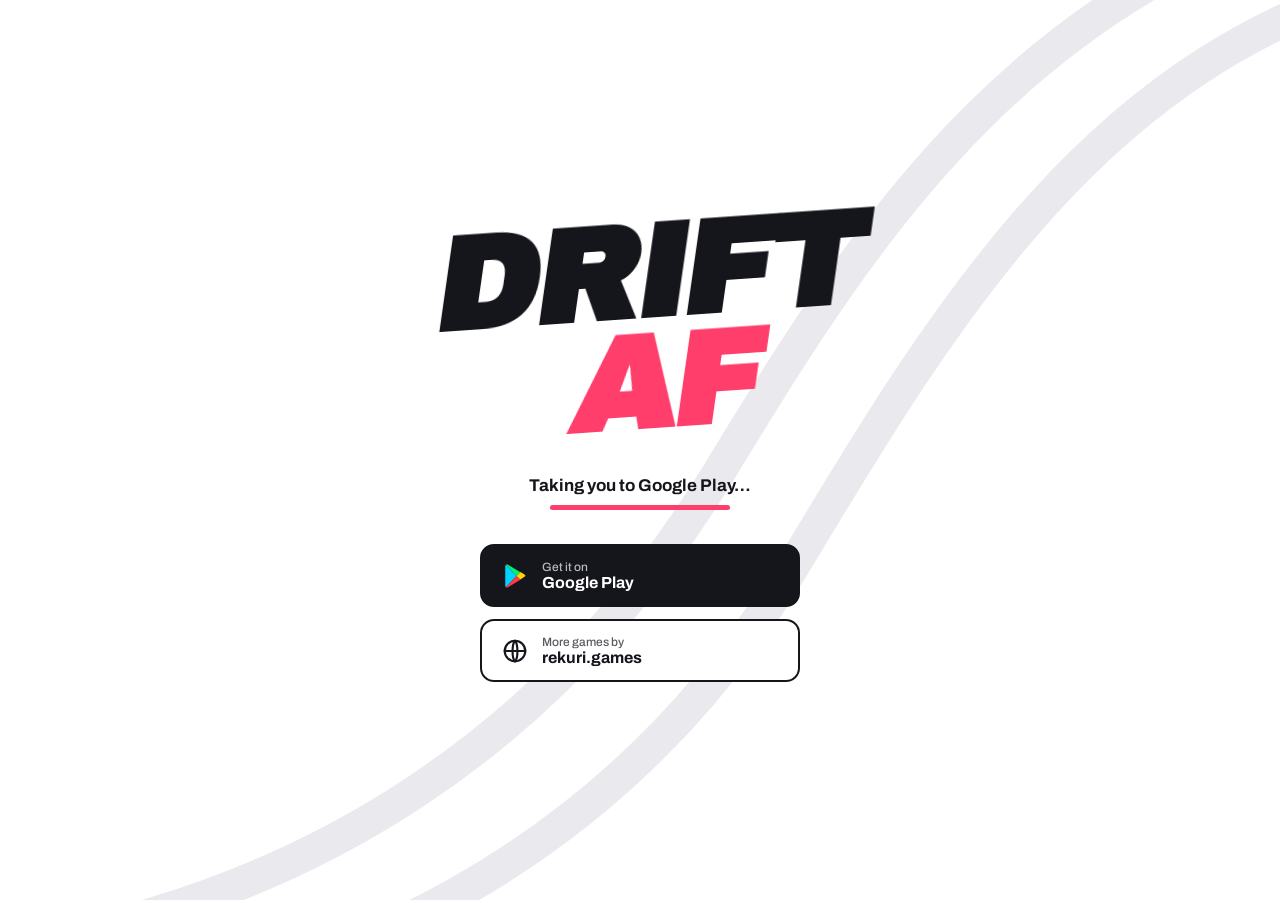
==== drift.html @ 5e8235d6 "Rename share.html to drift.html oups..." ====
<!DOCTYPE html>
<html lang="en">
<head>
<meta charset="utf-8">
<meta name="viewport" content="width=device-width, initial-scale=1, viewport-fit=cover">
<title>DRIFT AF – Get the game</title>
<meta name="description" content="Opening DRIFT AF on Google Play…">
<meta property="og:title" content="DRIFT AF">
<meta property="og:description" content="Come drift with me. Get DRIFT AF on Google Play.">
<!-- Fallback redirect if JS is off (3s) -->
<noscript><meta http-equiv="refresh" content="3;url=https://play.google.com/store/apps/details?id=PLACEHOLDER"></noscript>
<link rel="preconnect" href="https://fonts.googleapis.com">
<link rel="preconnect" href="https://fonts.gstatic.com" crossorigin>
<link href="https://fonts.googleapis.com/css2?family=Archivo+Black&family=Archivo:wght@500;700&display=swap" rel="stylesheet">
<style>
  :root{
    --bg:#ffffff; --ink:#15151c; --accent:#FF3E6C; --skid:#e9e9ee; --muted:#6b6b78;
    box-sizing:border-box;
    padding-top:env(safe-area-inset-top,0px); padding-bottom:env(safe-area-inset-bottom,0px);
  }
  :root:not([data-theme="light"]){}
  *{box-sizing:border-box}
  html{height:100%;scroll-padding-top:env(safe-area-inset-top,0px)}
  body{
    margin:0;height:100%;background:var(--bg);color:var(--ink);
    font-family:'Archivo',system-ui,sans-serif;overflow:hidden;
    display:flex;align-items:center;justify-content:center;position:relative;
  }
  /* tire skid marks */
  .skid{position:absolute;inset:0;pointer-events:none}
  .skid svg{width:100%;height:100%}
  .skid path{fill:none;stroke:var(--skid);stroke-width:26;stroke-linecap:round;
    stroke-dasharray:2400;stroke-dashoffset:2400;animation:draw 1.6s cubic-bezier(.2,.7,.2,1) .1s forwards}
  .skid path:nth-child(2){animation-delay:.2s}
  @keyframes draw{to{stroke-dashoffset:0}}
 
  main{position:relative;text-align:center;padding:24px;width:min(560px,100%)}
  .logo{
    font-family:'Archivo Black',Impact,sans-serif;font-size:clamp(64px,19vw,132px);
    line-height:.85;letter-spacing:-.03em;margin:0;
    transform:skewX(-12deg) rotate(-4deg);
    animation:slide .7s cubic-bezier(.15,.9,.2,1) both;
  }
  .logo span{display:block}
  .logo .af{color:var(--accent);margin-left:.5em}
  @keyframes slide{from{transform:translateX(-120%) skewX(-30deg) rotate(-4deg);opacity:0}}
  /* swap in the real logo: <img class="logo-img" src="https://rekuri.games/assets/drift_af_logo.png" alt="DRIFT AF"> */
  .logo-img{max-width:100%;height:auto}
 
  .status{margin:34px 0 10px;font-weight:700;font-size:17px}
  .bar{height:5px;width:180px;margin:0 auto 34px;background:var(--skid);border-radius:9px;overflow:hidden}
  .bar i{display:block;height:100%;width:100%;background:var(--accent);transform-origin:left;
    animation:fill 2.5s linear forwards}
  @keyframes fill{from{transform:scaleX(0)}to{transform:scaleX(1)}}
 
  .links{display:flex;flex-direction:column;gap:12px;align-items:stretch;max-width:320px;margin:0 auto}
  .btn{
    display:flex;align-items:center;gap:14px;padding:14px 20px;border-radius:14px;
    text-decoration:none;font-weight:700;font-size:16px;text-align:left;
    border:2px solid var(--ink);color:var(--ink);background:#fff;
    transition:transform .15s,box-shadow .15s;
  }
  .btn:hover,.btn:focus-visible{transform:translate(-3px,-3px);box-shadow:5px 5px 0 var(--accent);outline:none}
  .btn.primary{background:var(--ink);color:#fff}
  .btn svg{width:26px;height:26px;flex:none}
  .btn small{display:block;font-weight:500;font-size:12px;opacity:.7}
  .btn:focus-visible{outline:3px solid var(--accent);outline-offset:3px}
 
  @media (prefers-reduced-motion:reduce){
    .logo,.skid path,.bar i{animation:none!important}
    .skid path{stroke-dashoffset:0}
  }
  @media (prefers-color-scheme:dark){
    :root:not([data-theme="light"]){--bg:#ffffff} /* brand is white on purpose */
  }
</style>
</head>
<body>
 
<div class="skid" aria-hidden="true">
  <svg viewBox="0 0 1000 1000" preserveAspectRatio="xMidYMid slice">
    <path d="M-100 900 C 250 880, 450 700, 560 520 S 800 120, 1100 60"/>
    <path d="M-100 960 C 280 950, 500 790, 620 590 S 860 190, 1100 130"/>
  </svg>
</div>
 
<main>
  <!-- Replace the text wordmark with your logo image if you like -->
  <h1 class="logo" aria-label="DRIFT AF"><span>DRIFT</span><span class="af">AF</span></h1>
 
  <p class="status" id="status">Taking you to Google Play…</p>
  <div class="bar" aria-hidden="true"><i></i></div>
 
  <nav class="links" aria-label="Get DRIFT AF">
    <a class="btn primary" id="play" href="https://play.google.com/store/apps/details?id=PLACEHOLDER">
      <!-- Google Play logo -->
      <svg viewBox="0 0 24 24" aria-hidden="true">
        <path fill="#00d2ff" d="M3.6 1.6 13.4 12 3.6 22.4a2 2 0 0 1-.6-1.5V3.1c0-.6.2-1.1.6-1.5z"/>
        <path fill="#00f076" d="M17 8.6 13.4 12 3.6 1.6c.5-.4 1.2-.4 1.9 0L17 8.6z"/>
        <path fill="#ff3a44" d="M17 15.4 5.5 22.4c-.7.4-1.4.4-1.9 0L13.4 12 17 15.4z"/>
        <path fill="#ffd500" d="m21 10.8-4 2.4V8.6l4 2.4c.7.4.7 1.1 0 1.5z" transform="translate(0 -.2)"/>
        <path fill="#ffd500" d="M17 8.6v6.8L13.4 12 17 8.6z" opacity=".0"/>
        <path fill="#ffd500" d="m17 8.6 4 2.4c.5.3.5 1.1 0 1.4l-4 2.9L13.4 12 17 8.6z"/>
      </svg>
      <span><small>Get it on</small>Google Play</span>
    </a>
    <a class="btn" href="https://rekuri.games">
      <!-- Rekuri / website icon -->
      <svg viewBox="0 0 24 24" fill="none" stroke="currentColor" stroke-width="2" stroke-linecap="round" aria-hidden="true">
        <circle cx="12" cy="12" r="9.5"/><path d="M2.5 12h19M12 2.5c3 3 3 16.5 0 19M12 2.5c-3 3-3 16.5 0 19"/>
      </svg>
      <span><small>More games by</small>rekuri.games</span>
    </a>
  </nav>
</main>
 
<script>
  var PLAY_URL = "https://play.google.com/store/apps/details?id=PLACEHOLDER"; // <-- put your real link here
  document.getElementById("play").href = PLAY_URL;
  //setTimeout(function(){ window.location.replace(PLAY_URL); }, 2500);
</script>
</body>
</html>
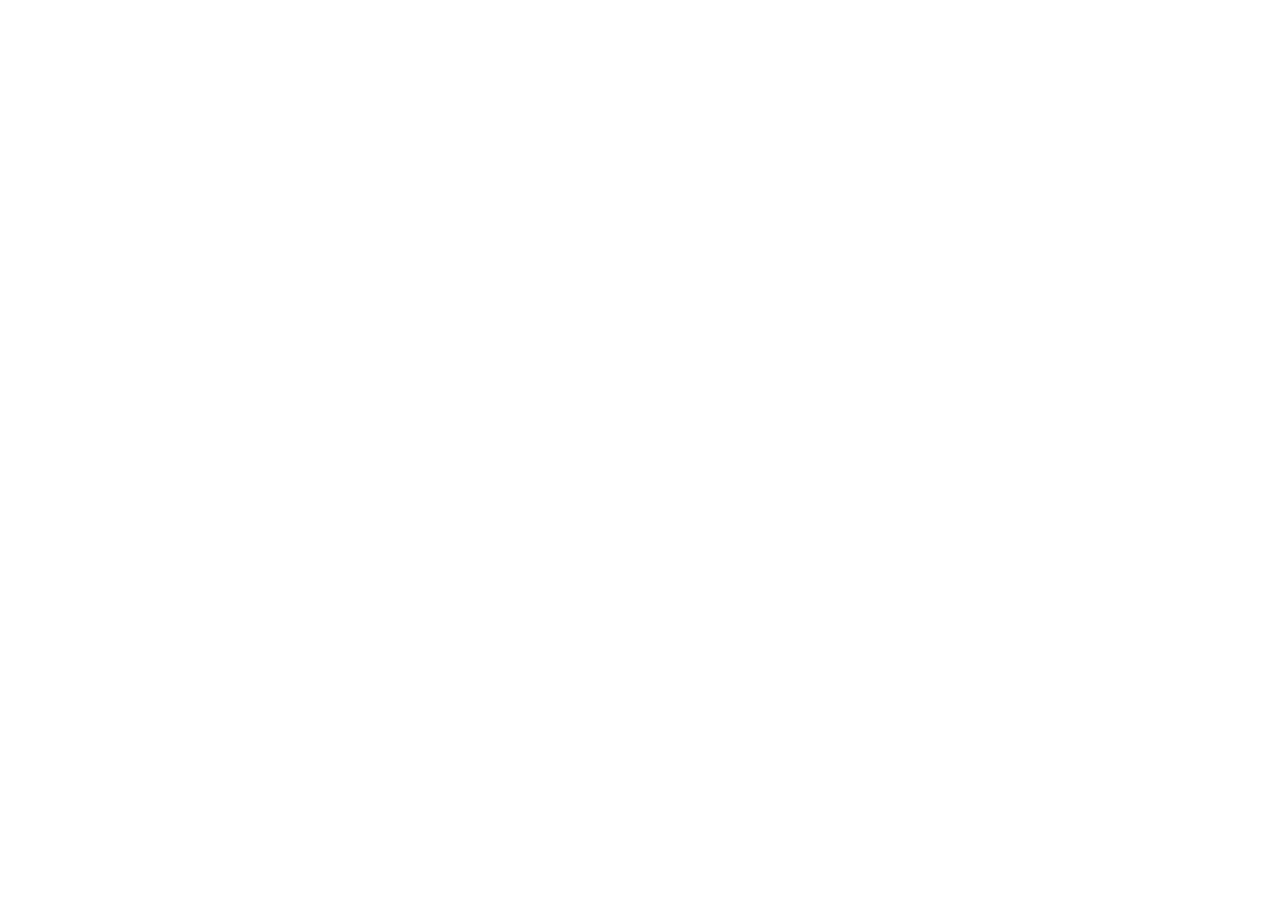
==== commit b07b83b4: "Reduce redirect timeout from 2500ms to 1000ms" ====
--- a/drift.html
+++ b/drift.html
@@ -115,9 +115,9 @@
 </main>
  
 <script>
-  var PLAY_URL = "https://play.google.com/store/apps/details?id=PLACEHOLDER"; // <-- put your real link here
+  var PLAY_URL = "https://play.google.com/store/apps/details?id=com.rekuri.drift"; // <-- put your real link here
   document.getElementById("play").href = PLAY_URL;
-  //setTimeout(function(){ window.location.replace(PLAY_URL); }, 2500);
+  setTimeout(function(){ window.location.replace(PLAY_URL); }, 1000);
 </script>
 </body>
 </html>
